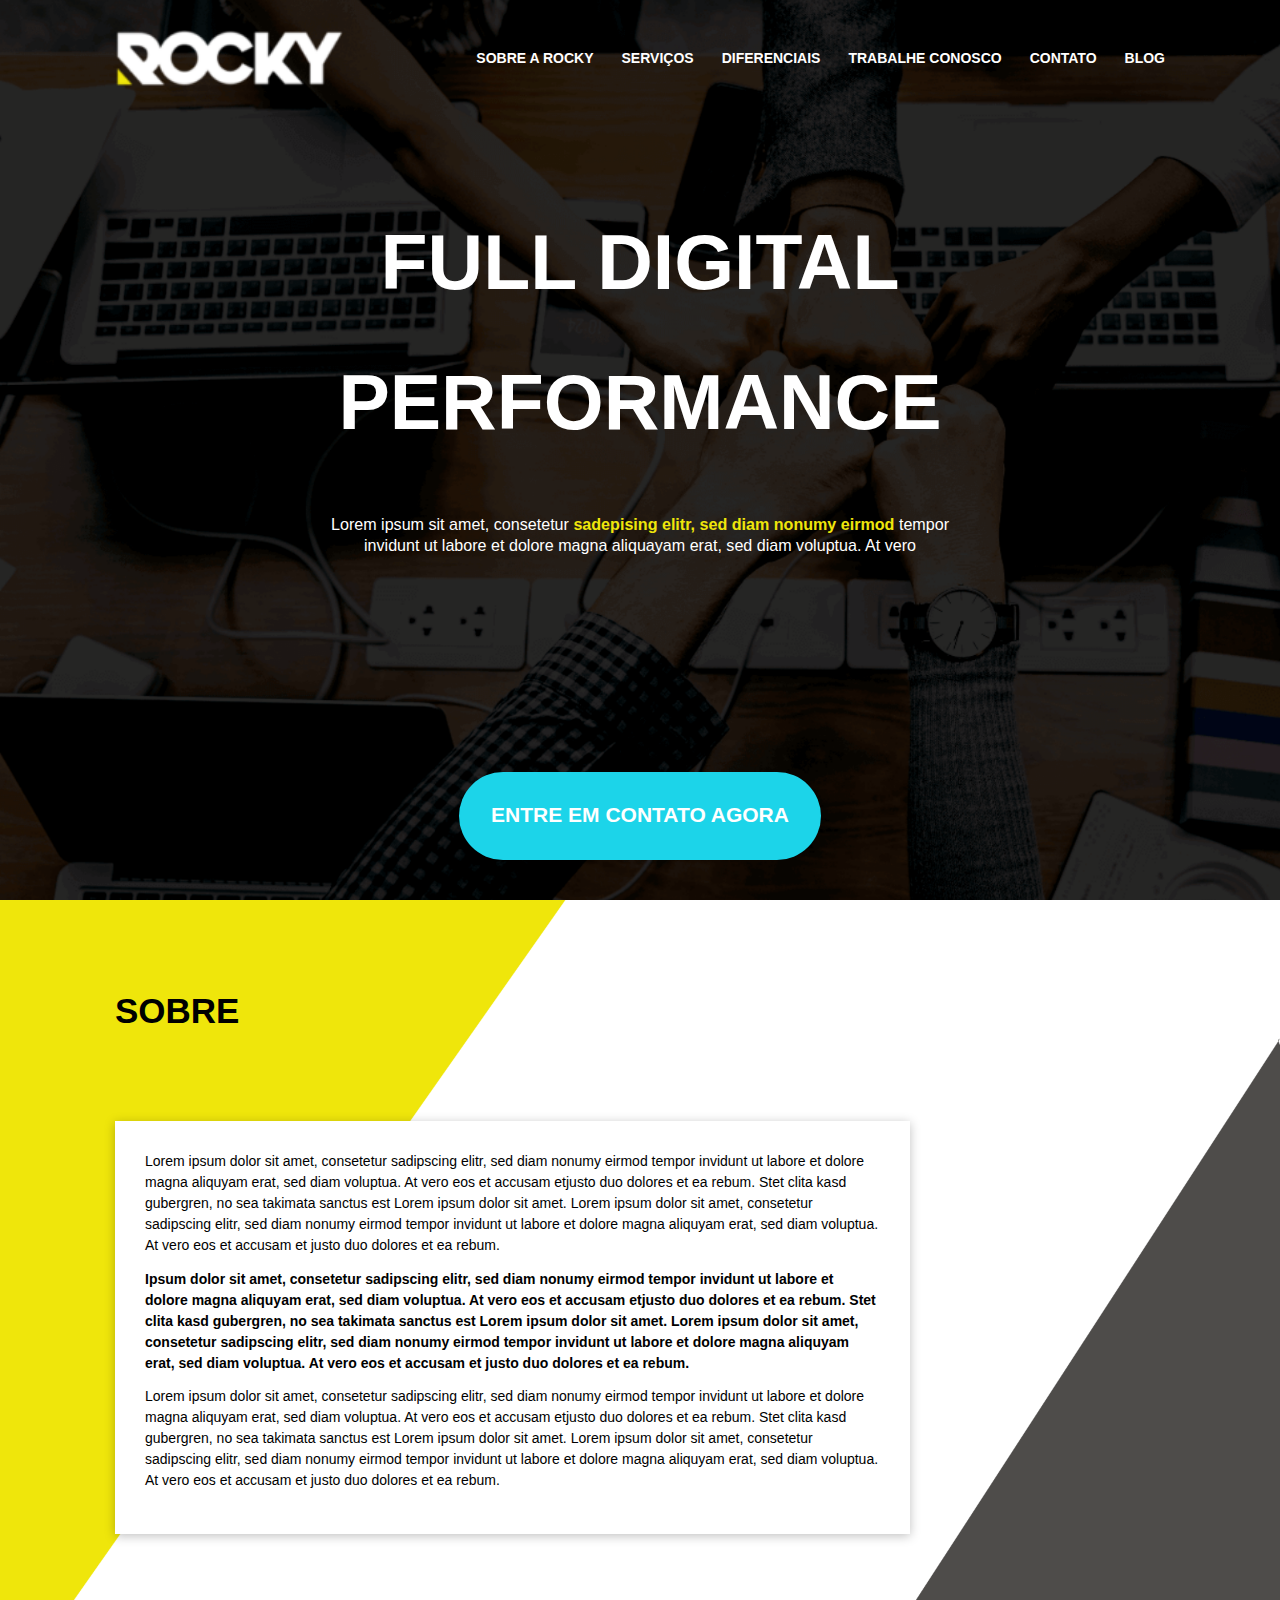
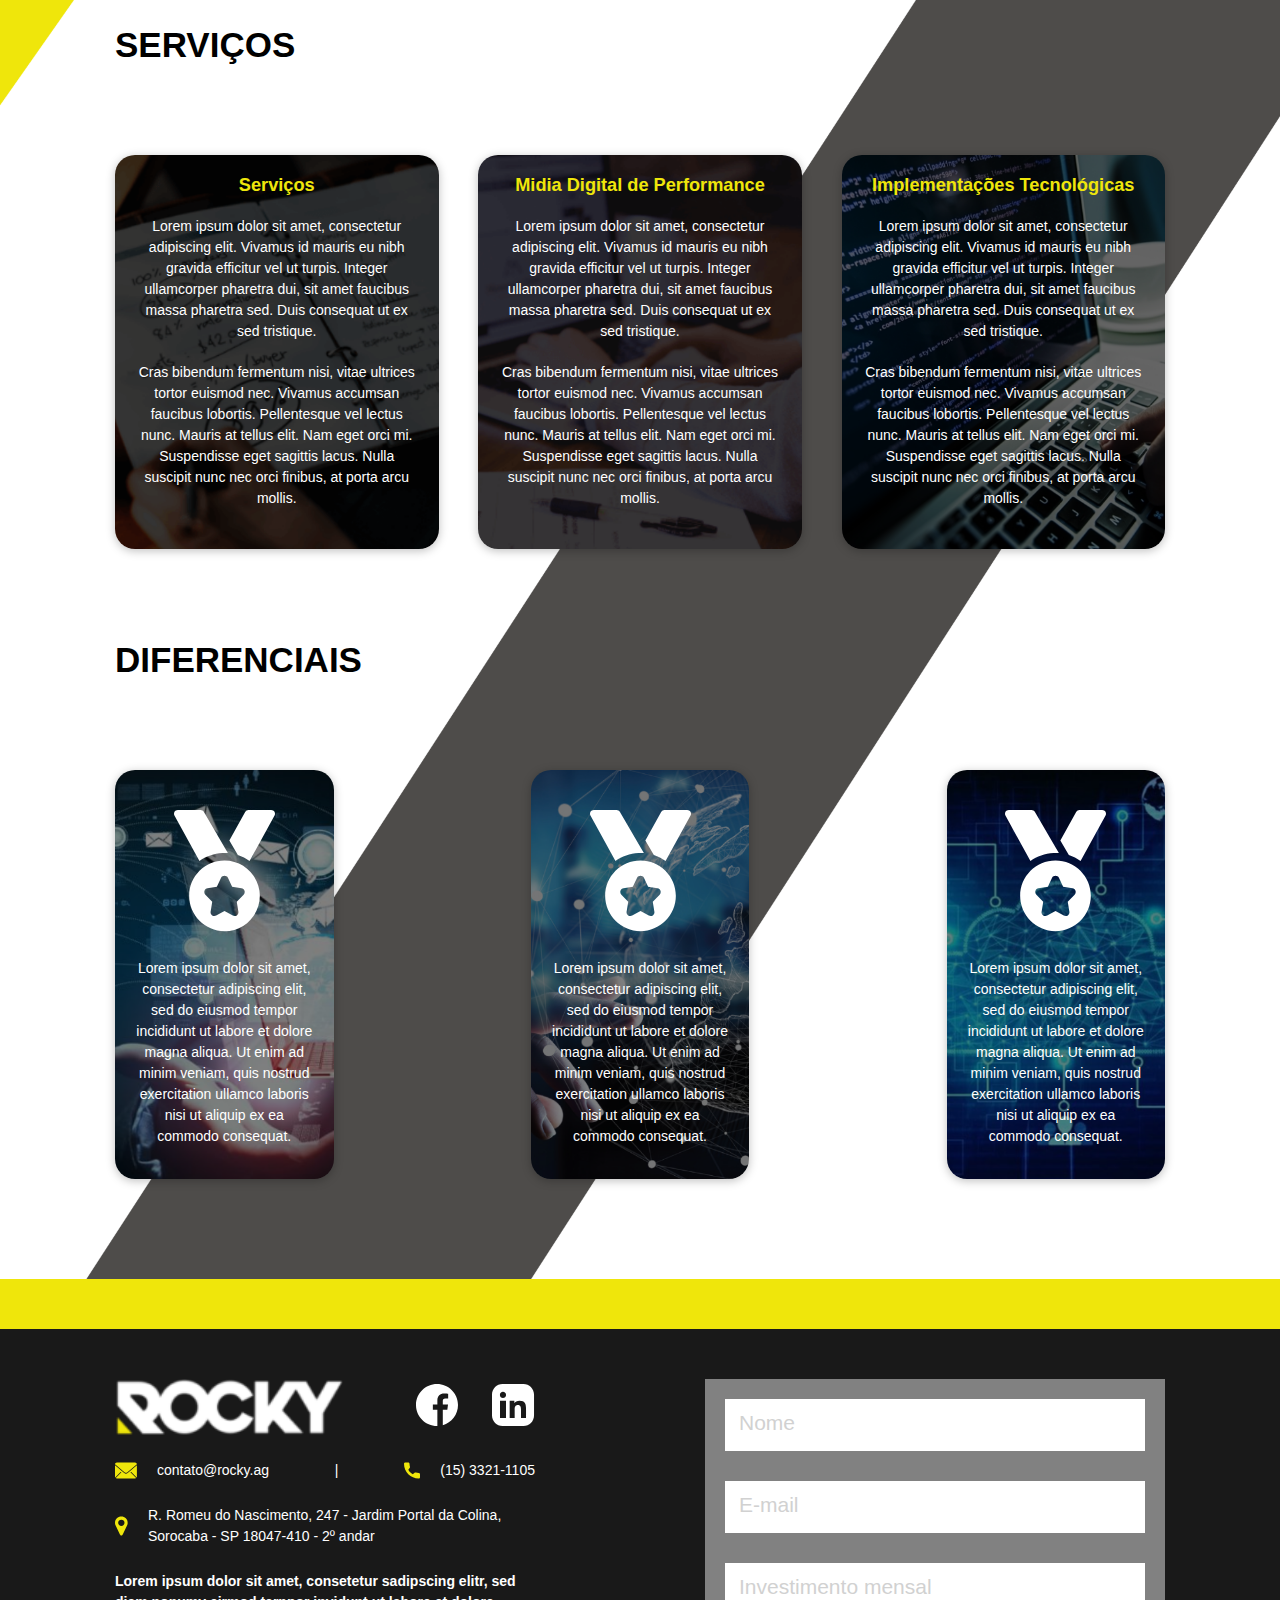
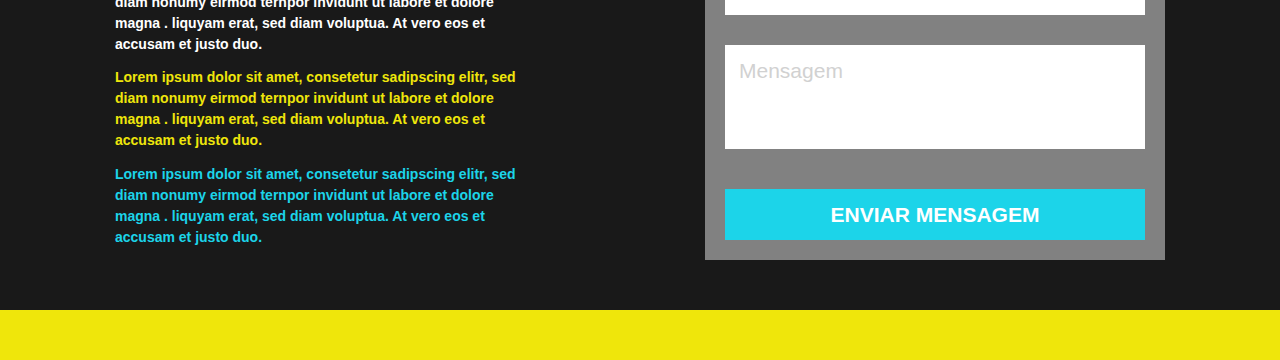
==== index.html @ 95f0d9b0 "Rename index.html.html to index.html" ====
<!DOCTYPE html>
<html lang="pt-br">
<head>
	<meta charset="UTF-8">
	<meta http-equiv="X-UA-Compatible" content="IE=edge">
	<meta name="viewport" content="width=device-width, initial-scale=1.0">
	<link rel="stylesheet" type="text/css" href="CSS/stylesheet.css" media="screen" />
	<title>Rocky</title>
</head>
	<body>
		<section class="hero"> <!--abraça a seçao toda ate no botao de entrar em contato-->
			<div class="nav-toggle">
				<div class="nav-toggle-bar">					
				</div>
			</div>	
				<nav class="nav">
					<ul id="menu-header" class="menu">
						<li class="home"> 
							<a href="rocky.ag">HOME</a>
						</li>
						<li>
							<a href="http://www.google.com.br">SOBRE A ROCKY</a>
						</li>
						<li>
							<a href="http://www.google.com.br">SERVIÇOS</a>
						</li>
						<li>
							<a href="http://www.google.com.br">DIFERENCIAIS</a>
						</li>
						<li>
							<a href="http://www.google.com.br">TRABALHE CONOSCO</a>
						</li>
						<li>
							<a href="http://www.google.com.br">CONTATO</a>
						</li>
						<li>
							<a href="http://www.google.com.br">BLOG</a>
						</li>
					</ul>
				</nav>
			<div class="container-hero">
				<nav class="header"> <!--parte superior do site ("cabeçalho")-->
					<img src="./Imagens/logo.png" alt="">					
					<div class="links">
						<a href="#">SOBRE A ROCKY</a>
						<a href="#">SERVIÇOS</a>
						<a href="#">DIFERENCIAIS</a>
						<a href="#">TRABALHE CONOSCO</a>
						<a href="#">CONTATO</a>
						<a href="#">BLOG</a>
					</div>
				</nav>
				<div>
					<h1>FULL DIGITAL<br>PERFORMANCE</h1>
					<div class="description">
						<h5>Lorem ipsum sit amet, consetetur <mark>sadepising elitr, sed diam nonumy eirmod</mark> tempor invidunt ut labore et dolore magna aliquayam erat, sed diam voluptua. At vero</strong></h5><!--span usado para textos-->
					</div>
				</div>
				<div class="content"> <!--conteudo do botao de entrar em contato-->
					<div class="contact-button">
						<a href="#">ENTRE EM CONTATO AGORA</a>
					</div>
				</div>
			</div>
		</section> <!--fechamento do hero-->
		<section class="middle"> <!--abraça todo o meio do site-->
			<div class="container"> <!--conteudo do meio do site-->
				<div> <!--abraça todo o sobre-->
					<h3>SOBRE</h3>
					<div class="about-text">
						<p>Lorem ipsum dolor sit amet, consetetur sadipscing elitr, sed diam nonumy eirmod tempor invidunt ut labore et dolore magna aliquyam erat, sed diam voluptua. At vero eos et accusam etjusto duo dolores et ea rebum. Stet clita kasd gubergren, no sea takimata sanctus est Lorem ipsum dolor sit amet. Lorem ipsum dolor sit amet, consetetur sadipscing elitr, sed diam nonumy eirmod tempor invidunt ut labore et dolore magna aliquyam erat, sed diam voluptua. At vero eos et accusam et justo duo dolores et ea rebum.</p>
						<p><strong>Ipsum dolor sit amet, consetetur sadipscing elitr, sed diam nonumy eirmod tempor invidunt ut labore et dolore magna aliquyam erat, sed diam voluptua. At vero eos et accusam etjusto duo dolores et ea rebum. Stet clita kasd gubergren, no sea takimata sanctus est Lorem ipsum dolor sit amet. Lorem ipsum dolor sit amet, consetetur sadipscing elitr, sed diam nonumy eirmod tempor invidunt ut labore et dolore magna aliquyam erat, sed diam voluptua. At vero eos et accusam et justo duo dolores et ea rebum.</strong></p>
						<p>Lorem ipsum dolor sit amet, consetetur sadipscing elitr, sed diam nonumy eirmod tempor invidunt ut labore et dolore magna aliquyam erat, sed diam voluptua. At vero eos et accusam etjusto duo dolores et ea rebum. Stet clita kasd gubergren, no sea takimata sanctus est Lorem ipsum dolor sit amet. Lorem ipsum dolor sit amet, consetetur sadipscing elitr, sed diam nonumy eirmod tempor invidunt ut labore et dolore magna aliquyam erat, sed diam voluptua. At vero eos et accusam et justo duo dolores et ea rebum.</p>
					</div>
				</div>
				<div class="services"> <!--divisao dos serviços, textos e cards-->
					<h3>SERVIÇOS</h3>
					<div class="services-container"> <!--conteudo dos serviços-->
						<div class="card works"> <!--card para configuração de texto e imagens e works para o background-->
							<h4>Serviços</h4>
							<p>Lorem ipsum dolor sit amet, consectetur adipiscing elit. Vivamus id mauris eu nibh gravida efficitur vel ut turpis. Integer ullamcorper pharetra dui, sit amet faucibus massa pharetra sed. Duis consequat ut ex sed tristique.</p>
							<p>Cras bibendum fermentum nisi, vitae ultrices tortor euismod nec. Vivamus accumsan faucibus lobortis. Pellentesque vel lectus nunc. Mauris at tellus elit. Nam eget orci mi. Suspendisse eget sagittis lacus. Nulla suscipit nunc nec orci finibus, at porta arcu mollis.</p>
						</div>
						<div class="card digital-midia"> <!--card para configuração de texto e imagens e digital-midia para o background-->
							<h4>Midia Digital de Performance</h4>
							<p>Lorem ipsum dolor sit amet, consectetur adipiscing elit. Vivamus id mauris eu nibh gravida efficitur vel ut turpis. Integer ullamcorper pharetra dui, sit amet faucibus massa pharetra sed. Duis consequat ut ex sed tristique.</p>
							<p>Cras bibendum fermentum nisi, vitae ultrices tortor euismod nec. Vivamus accumsan faucibus lobortis. Pellentesque vel lectus nunc. Mauris at tellus elit. Nam eget orci mi. Suspendisse eget sagittis lacus. Nulla suscipit nunc nec orci finibus, at porta arcu mollis.</p>
						</div>
						<div class="card tec-implementation"> <!--card para configuração de texto e imagens e tec-implementation para o background-->
							<h4>Implementações Tecnológicas</h4>
							<p>Lorem ipsum dolor sit amet, consectetur adipiscing elit. Vivamus id mauris eu nibh gravida efficitur vel ut turpis. Integer ullamcorper pharetra dui, sit amet faucibus massa pharetra sed. Duis consequat ut ex sed tristique.</p>
							<p>Cras bibendum fermentum nisi, vitae ultrices tortor euismod nec. Vivamus accumsan faucibus lobortis. Pellentesque vel lectus nunc. Mauris at tellus elit. Nam eget orci mi. Suspendisse eget sagittis lacus. Nulla suscipit nunc nec orci finibus, at porta arcu mollis.</p>
						</div>
					</div>
				</div>
				<div class="differentials"> <!--divisão dos diferenciais, textos e cards-->
					<h3>DIFERENCIAIS</h3>
					<div class="differentials-container"> <!--conteudo dos diferencias-->
						<div class="card2 image1"> <!--card2 para configuração de texto e imagens e image1 para o background-->
							<img src="./Imagens/medal-ribbon.svg" alt="">
							<p>Lorem ipsum dolor sit amet, consectetur adipiscing elit, sed do eiusmod tempor incididunt ut labore et dolore magna aliqua. Ut enim ad minim veniam, quis nostrud exercitation ullamco laboris nisi ut aliquip ex ea commodo consequat.</p>
						</div>
						<div class="card2 image2"><!--card2 para configuração de texto e imagens e image2 para o background-->
							<img src="./Imagens/medal-ribbon.svg" alt=""> 
							<p>Lorem ipsum dolor sit amet, consectetur adipiscing elit, sed do eiusmod tempor incididunt ut labore et dolore magna aliqua. Ut enim ad minim veniam, quis nostrud exercitation ullamco laboris nisi ut aliquip ex ea commodo consequat.</p>
						</div>
						<div class="card2 image3"><!--card2 para configuração de texto e imagens e image3 para o background-->
							<img src="./Imagens/medal-ribbon.svg" alt=""> 
							<p>Lorem ipsum dolor sit amet, consectetur adipiscing elit, sed do eiusmod tempor incididunt ut labore et dolore magna aliqua. Ut enim ad minim veniam, quis nostrud exercitation ullamco laboris nisi ut aliquip ex ea commodo consequat.</p>
						</div>
					</div>
				</div>
			</div>
		</section> <!--fechando o meio do site (middle)-->
		<section class="footer"> <!--seção do rodapé-->
            <div class="footer-container"> <!--abraça todo o conteudo do rodapé-->
               	<div class="footer-content">
                  	<div class="contacts-container">
                     	<div class="brands">
                        	<img src="./Imagens/logo.png" alt="">
                        	<div class="social">
                           		<a href="#"><img src="./Imagens/facebook.svg" alt=""></a>
                           		<a href="#"><img src="./Imagens/linkedin.svg" alt=""></a>
                        	</div>
                     	</div>
                     	<div class="contacts">
                        	<div class="contact-addresses">
                           		<img class="contact-icons" src="./Imagens/mail.svg" alt="">
                           		<span>contato@rocky.ag</span>
                        	</div>
                        	<span>|</span>
                        	<div class="contact-addresses">
                           		<img class="contact-icons" src="./Imagens/phone.svg" alt="">
                           		<span>(15) 3321-1105</span>
                        	</div>
                     	</div>
                     	<div class="contact-addresses">
                        	<img class="contact-icons" src="./Imagens/local.svg" alt="">
                        	<span>R. Romeu do Nascimento, 247 - Jardim Portal da Colina, Sorocaba - SP 18047-410 - 2º andar</span>
                     	</div>
                     	<div class="contact-paragraph">
                        	<p class="paragraph-white">Lorem ipsum dolor sit amet, consetetur sadipscing elitr, sed diam nonumy eirmod ternpor invidunt ut labore et dolore magna . liquyam erat, sed diam voluptua. At vero eos et accusam et justo duo.</p>
                        	<p class="paragraph-yellow">Lorem ipsum dolor sit amet, consetetur sadipscing elitr, sed diam nonumy eirmod ternpor invidunt ut labore et dolore magna . liquyam erat, sed diam voluptua. At vero eos et accusam et justo duo.</p>
                        	<p class="paragraph-blue">Lorem ipsum dolor sit amet, consetetur sadipscing elitr, sed diam nonumy eirmod ternpor invidunt ut labore et dolore magna . liquyam erat, sed diam voluptua. At vero eos et accusam et justo duo.</p>
                     	</div>
                  	</div>
                  	<div class="form">
                     	<div class="form-container">
                        	<input type="text" id="fname" name="firstname" placeholder="Nome">
                        	<input type="text" id="email" name="email" placeholder="E-mail">
                        	<input type="text" id="investment" name="investment" placeholder="Investimento mensal">
                       		<textarea id="message" name="message" placeholder="Mensagem"></textarea>
						</div>
						<a id="send" class="send-button" href="#">ENVIAR MENSAGEM</a>
                  	</div>
               	</div>
            </div>
        </section> <!--fim da seçao do rodapé (footer)-->
	</body>
	<script>
		(function() {

var hamburger = {
  navToggle: document.querySelector('.nav-toggle'),
  nav: document.querySelector('nav'),

  doToggle: function(e) {
	e.preventDefault();
	this.navToggle.classList.toggle('expanded');
	this.nav.classList.toggle('expanded');
  }
}

hamburger.navToggle.addEventListener('click', function(e) { hamburger.doToggle(e); });
//hamburger.nav.addEventListener('click', function(e) { hamburger.doToggle(e); });

}())

	</script>
</html>
---- CSS/stylesheet.css ----
@import "./reset.css";
html {
	font-family: 'Roboto', sans-serif;
	font-size: 14px;
}
body {
	margin: 0;
	padding: 0;
	line-height: calc(1rem * 1.5);
}
p {
	margin-bottom: 0.9rem;
}
strong {
	font-weight: 700;
}
span {
	color: white;
}
mark {
	color: #efe60b;
	font-weight: 700;
	background-color: transparent;
}
h1 {
	color: white;
	font-size: 5.5rem;
	font-weight: 900;
	text-align: center;
	line-height: 10rem;
}
h3 {
	font-weight: 700;
	font-size: 2.5rem;
	margin: 0;
}
h4 {
	font-weight: 700;
	color: #efe60b;
	font-size: 1.3rem;
	margin-bottom: 20px;
}
h5 {
	font-size: 1.15rem;
	text-align: center;
}
a {
	text-decoration: none;
	color: white;
	font-size: 1.5rem;
}
input {
	margin-bottom: 30px;
	height: 50px;
	border: none;
}
::placeholder {
	color: #D1D1D1;
	padding: 12px;
	font-family: 'Roboto', sans-serif;
	font-size: 1.5rem;
}
textarea {
	border: none;
	resize: none;
	height: 100px;
}
.nav {
	-webkit-transition: left 0.5s ease;
	-moz-transition: left 0.5s ease;
	-ms-transition: left 0.5s ease;
	-o-transition: left 0.5s ease;
	transition: left 0.5s ease;
	background: #28dde0;
	color: white;
	cursor: pointer;
	font-size: 2rem;
	height: 25vh;
	left: -50rem;
	padding: 6rem 2rem 2rem 2rem;
	position: fixed;
	top: 0;
	width: 10rem;
	z-index: 1;
  }
.container {
	max-width: 1050px;
	margin: 0 auto;
}
.container-hero {
	display: flex;
	flex-direction: column;
	justify-content: space-between;
	max-width: 1050px;
	margin: 0 auto;
	height: 100vh;
}
.hero {
	background-image: url("../Imagens/s1\ ft1.png");	
	background-size: cover;
	height: 100vh;
}
.header {
	margin: 0 auto;
	display: flex;
	flex-direction: row;
	justify-content: space-between;
	padding-top: 30px;
  width: 1050px;
}
.links {
	display: flex;
	flex-direction: row;
	justify-content: space-between;
	align-items: center;
}
.links > a { /* > pegou um atributo dentro da div links*/
	margin-left: 2rem; 
	font-weight: 700;
	font-size: 1rem;
}
.content {
	text-align: center;
}
.description {
	color: white;
	width: 60%;
	margin: 3rem auto;
}
.contact-button {
	margin-top: 70px;
	background-color: #1CD4E9;
  border: none;
	border-radius: 50px;
  padding: 32px;
  text-align: center;
  display: inline-block;
	margin-bottom: 40px;
}
.contact-button > a {
	font-weight: 700;
}
.middle {
	padding: 100px 0;
	background-image: url("../Imagens/bg.png");	
	background-size: cover;
}
.about-text {
	background-color: white;
	box-shadow: 0 2px 10px rgb(0 0 0 / 25%);
	width: 70%;
	padding: 30px;
	margin-top: 100px;
}
.services {
	margin-top: 100px;
}
.services-container {
	display: flex;
	justify-content: space-between;
	margin-top: 100px;
}
/* as proximas 3 classes sao das imagens de fundo dos cards works*/
.works {
	background-image: url("../Imagens/services-image-1.png");
}
.digital-midia {
	background-image: url("../Imagens/services-image-2.png");
}
.tec-implementation {
	background-image: url("../Imagens/services-image-3.png");
}
/**/
.card { /*configuração dos card de serviços*/
	box-shadow: 0 2px 10px rgb(0 0 0 / 25%);
	background-size: cover;
	border-radius: 20px;
	text-align: center;
 	color: white;
	padding: 20px;
	width: 27%;
}
/* as proximas 3 classes sao das imagens de fundo dos cards differentials*/
.image1 {
	background-image: url("../Imagens/differentials-image-1.png");
}
.image2 {
	background-image: url("../Imagens/differentials-image-2.png");
}
.image3 {
	background-image: url("../Imagens/differentials-image-3.png");
}
/**/
.card2 { /*configurção dos cards diferenciais*/
	box-shadow: 0 2px 10px rgb(0 0 0 / 25%);
	background-size: cover;
	border-radius: 20px;
	text-align: center;
	color: white;
	padding: 20px;
	width: 17%;
}
.card > p {
	margin-bottom: 20px;
}
.card2 > img {
	margin: 20px 0;
}
.differentials {
	margin-top: 100px;
}
.differentials-container {
	display: flex;
	justify-content: space-between;
	margin-top: 100px;
}
.footer {
	background-color: #efe60b;
	padding: 50px 0;
}
.footer-container {
	background-color: #191919;
}
.footer-content {
  max-width: 1050px;
  margin: 0 auto;
	display: flex;
	flex-direction: row;
	justify-content: space-between;
}
.contacts-container {
	display: flex;
	flex-direction: column;
	justify-content: space-between;
	width: 40%;
	margin: 50px 0;
}
.brands {
	display: flex;
	justify-content: space-between;
	align-items: center;
}
.social > a {
	margin-left: 30px;
}
.contacts {
	display: flex;
	justify-content: space-between;
	align-items: center;
}
.contact-icons {
	margin-right: 20px;
}
.contact-addresses {
	display: flex;
	flex-direction: row;
}
.contact-paragraph > p {
	font-weight: 700;
}
.paragraph-white {
	color: white;
}
.paragraph-yellow {
	color: #efe60b;
}
.paragraph-blue {
	color: #1CD4E9;
}
.form {
	display: flex;
	flex-direction: column;
	justify-content: space-between;
	margin: 50px 0;
	width: 40%;
	background-color: #818181;
	padding: 20px;
}
.form-container {
	display: flex;
	flex-direction: column;
}
.send-button {
	margin-top: 40px;
	background-color: #1CD4E9;
	border: none;
	padding: 15px 32px;
	text-align: center;
	font-weight: 700;
}
#send :hover {
  background-color: rgb(61, 61, 61);

}





@media screen and (max-width: 1050px) {
	h1{
    margin-top: 200px;
	  font-size: 2rem;
    line-height: 30px;
  }
  .hero {
    background-position: center;
  }
  .container {
    width: 90%;
  }
  .header {
    justify-content: center;
    width: 90%;
  }
  .header > img {
    width: 120px;
  }
  .links {
    display: none;
  }
  .description {
    width: 90%;
  }
  .contact-button {
    padding: 15px;
  }
  .contact-button > a {
    font-size: 1rem;
  }
  .middle {
    padding: 50px 0;
    background-image: none;	
  }
  .about-text {
    width: 90%;
    padding: 15px;
    margin-top: 50px;
  }
  .services {
    margin-top: 50px;
  }
  .services-container {
    flex-direction: column;
    margin-top: 50px;
    align-items: center;
  }
  .card {
    width: 85%;
    margin-bottom: 30px;
  } 
  .differentials {
    margin-top: 50px;
  }
  .differentials-container {
    flex-direction: column;
    align-items: center;
    margin-top: 100px;
  }
  .card2 {
    width: 85%;
    margin-bottom: 25px;
  }
  .footer {
    padding: 25px 0;
  }
  .footer-content {
    flex-direction: column;
    width: 100%;
    margin: 25px auto;
  }
  .contacts-container {
    width: 90%;
    margin: 25px auto;
  }
  .brands {
    margin-bottom: 25px;
  }
  .brands > img {
    width: 120px;
  }
  .social > a > img {
    width: 30px;
  }
  .contact-paragraph {
    margin-top: 25px;
  }
  .contact-paragraph > p {
    text-align: center;
  }
  .contacts {
    margin-bottom: 25px;
  }
  .form {
    margin: 25px 0 0 0;
    width: 100%;
    padding: 25px 0;
  }
  .form-container {
    width: 90%;
    margin: 0 auto;
  }
  .send-button {
    margin: 30px 5% 0 5%;
  }



  .nav {
    -webkit-transition: left 0.5s ease;
    -moz-transition: left 0.5s ease;
    -ms-transition: left 0.5s ease;
    -o-transition: left 0.5s ease;
    transition: left 0.5s ease;
    background: #666666d8;
    color: white;
    cursor: pointer;
    height: 40vh;
    left: -50rem;
    padding: 6rem 2rem 2rem 2rem;
    position: fixed;
    top: 0;
    width: 10rem;
    z-index: 1;
  border-radius: 15px;
} 
.nav.expanded {
  left: 0;
}  
.nav ul {
    position: absolute;
    top: 50%;
    -webkit-transform: translateY(-50%);
    -ms-transform: translateY(-50%);
    transform: translateY(-50%);
    list-style: none;
    margin: 0 auto;
    margin-top: 30px;
    padding: 0;

}
ul > li > a {
  font-size: 1.4rem;
  line-height: 40px;
}
.nav-toggle {
    -webkit-user-select: none;
    -moz-user-select: none;
    user-select: none;
    cursor: pointer;
    height: 2.5rem;
    left: 2rem;
    position: fixed;
    top: 2rem;
    width: 2.6rem;
    z-index: 2;
}
.nav-toggle:hover {
  opacity: 0.8;
}
.nav-toggle .nav-toggle-bar,  .nav-toggle .nav-toggle-bar::after,  .nav-toggle .nav-toggle-bar::before {
    position: absolute;
    top: 50%;
    -webkit-transform: translateY(-50%);
    -ms-transform: translateY(-50%);
    transform: translateY(-50%);
    -webkit-transition: all 0.5s ease;
    -moz-transition: all 0.5s ease;
    -ms-transition: all 0.5s ease;
    -o-transition: all 0.5s ease;
    transition: all 0.5s ease;
    background: white;
    content: '';
    height: 0.4rem;
    width: 100%;
}  
.nav-toggle .nav-toggle-bar { 
  margin-top: 0;
}  
.nav-toggle .nav-toggle-bar::after { 
  margin-top: 0.8rem;
}  
.nav-toggle .nav-toggle-bar::before { 
  margin-top: -0.8rem;
}  
.nav-toggle.expanded .nav-toggle-bar {
    background: transparent;
  }  
.nav-toggle.expanded .nav-toggle-bar::after, .nav-toggle.expanded .nav-toggle-bar::before {
    background: white;
    margin-top: 0;
}  
.nav-toggle.expanded .nav-toggle-bar::after {
    -ms-transform: rotate(45deg);
    -webkit-transform: rotate(45deg);
    transform: rotate(45deg);
} 
.nav-toggle.expanded .nav-toggle-bar::before {
    -ms-transform: rotate(-45deg);
    -webkit-transform: rotate(-45deg);
    transform: rotate(-45deg);
 }
}
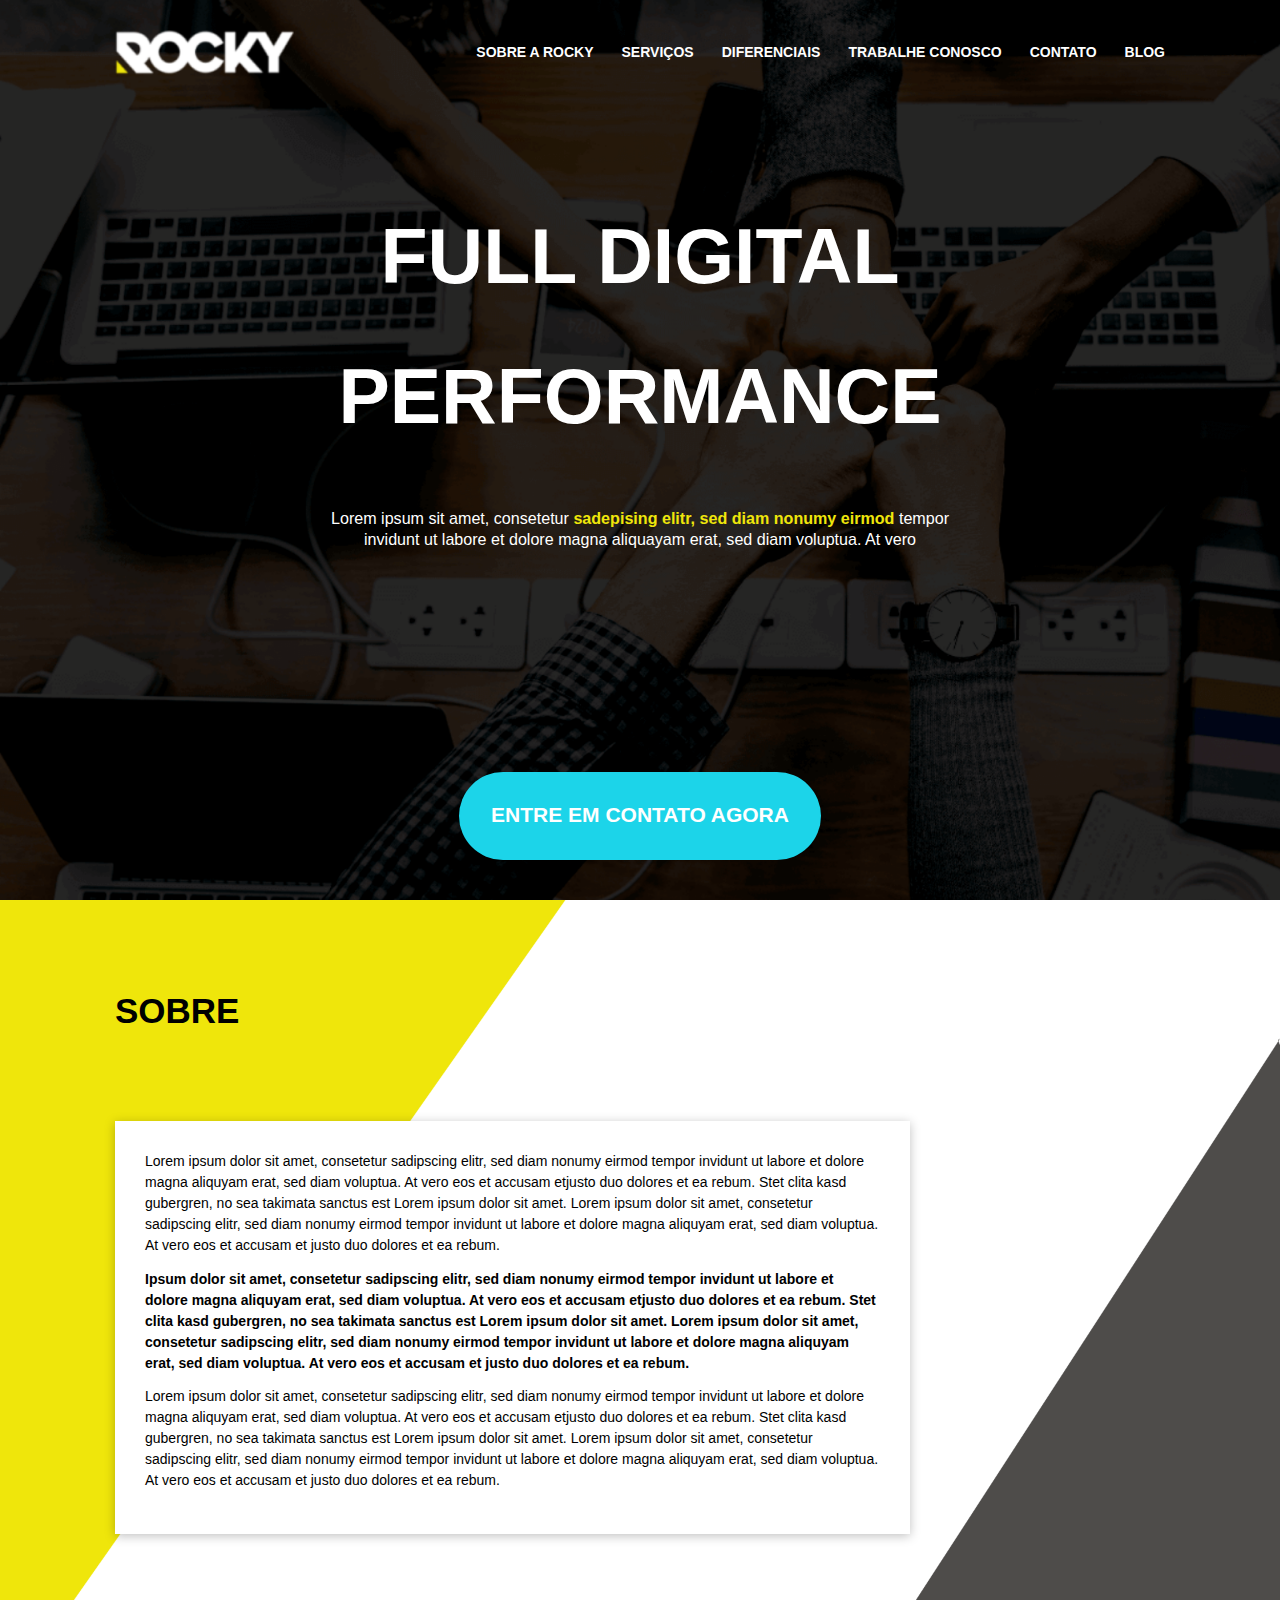
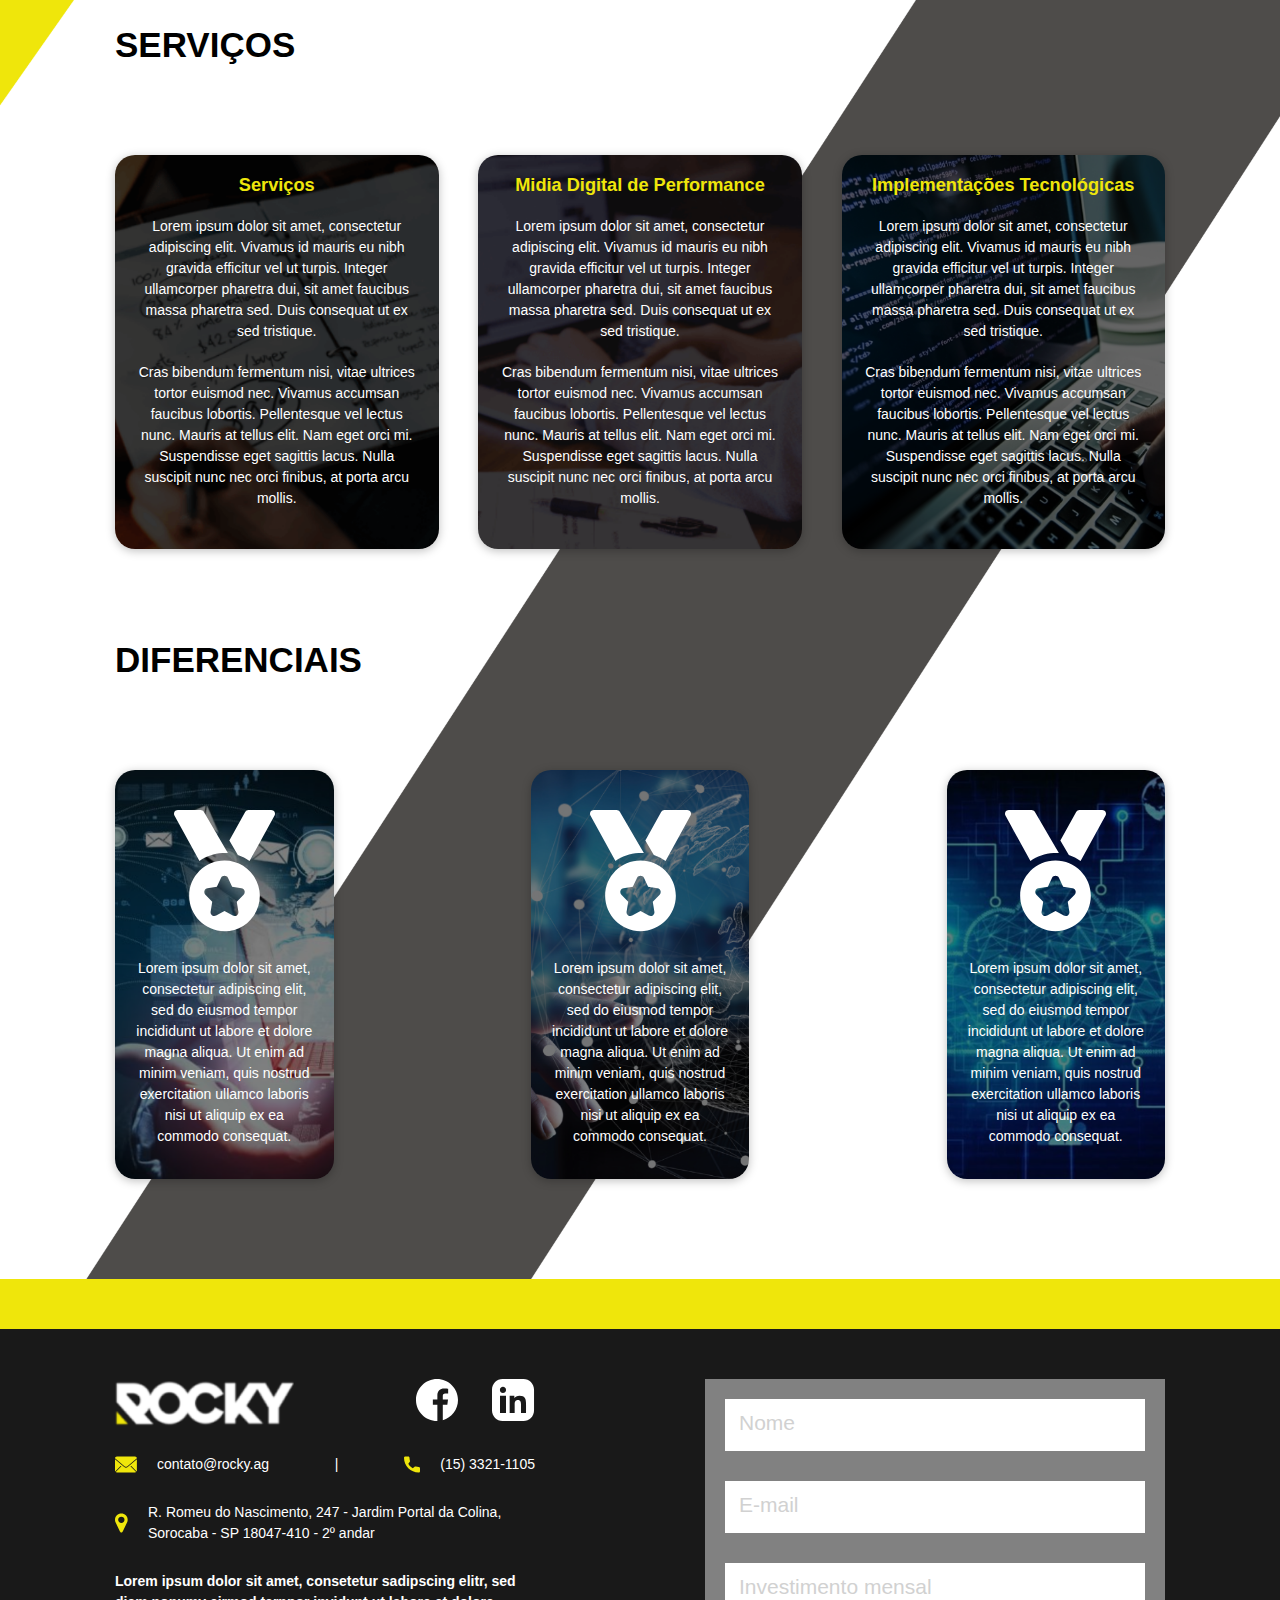
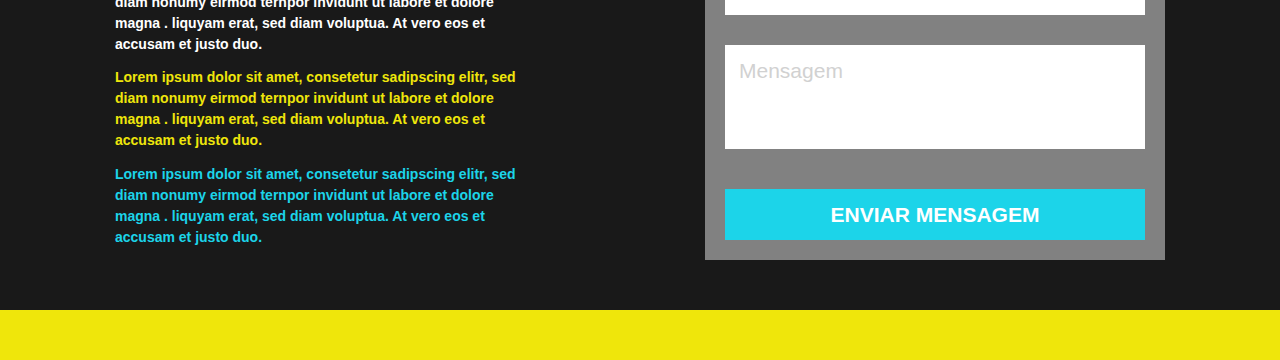
==== commit bc4137e4: "Merge branch 'main' of https://github.com/rafaelcoppola/Rocky" ====
--- a/index.html
+++ b/index.html
@@ -15,26 +15,26 @@
 			</div>	
 				<nav class="nav">
 					<ul id="menu-header" class="menu">
-						<li class="home"> 
-							<a href="rocky.ag">HOME</a>
-						</li>
+						<li> 
+							<a href="http://www.google.com.br" target="_blank">HOME</a>
+						</li> <hr>
 						<li>
-							<a href="http://www.google.com.br">SOBRE A ROCKY</a>
-						</li>
+							<a href="http://www.google.com.br" target="_blank">SOBRE A ROCKY</a>
+						</li> <hr>
 						<li>
-							<a href="http://www.google.com.br">SERVIÇOS</a>
-						</li>
+							<a href="http://www.google.com.br" target="_blank">SERVIÇOS</a>
+						</li> <hr>
 						<li>
-							<a href="http://www.google.com.br">DIFERENCIAIS</a>
-						</li>
+							<a href="http://www.google.com.br" target="_blank">DIFERENCIAIS</a>
+						</li> <hr>
 						<li>
-							<a href="http://www.google.com.br">TRABALHE CONOSCO</a>
-						</li>
+							<a href="http://www.google.com.br" target="_blank">TRABALHE CONOSCO</a>
+						</li> <hr>
 						<li>
-							<a href="http://www.google.com.br">CONTATO</a>
-						</li>
+							<a href="http://www.google.com.br" target="_blank">CONTATO</a>
+						</li> <hr>
 						<li>
-							<a href="http://www.google.com.br">BLOG</a>
+							<a href="http://www.google.com.br" target="_blank">BLOG</a>
 						</li>
 					</ul>
 				</nav>
@@ -172,7 +172,6 @@
 }
 
 hamburger.navToggle.addEventListener('click', function(e) { hamburger.doToggle(e); });
-//hamburger.nav.addEventListener('click', function(e) { hamburger.doToggle(e); });
 
 }())
 
--- a/CSS/stylesheet.css
+++ b/CSS/stylesheet.css
@@ -66,22 +66,7 @@
 	height: 100px;
 }
 .nav {
-	-webkit-transition: left 0.5s ease;
-	-moz-transition: left 0.5s ease;
-	-ms-transition: left 0.5s ease;
-	-o-transition: left 0.5s ease;
-	transition: left 0.5s ease;
-	background: #28dde0;
-	color: white;
-	cursor: pointer;
-	font-size: 2rem;
-	height: 25vh;
-	left: -50rem;
-	padding: 6rem 2rem 2rem 2rem;
-	position: fixed;
-	top: 0;
-	width: 10rem;
-	z-index: 1;
+  display: none;
   }
 .container {
 	max-width: 1050px;
@@ -303,6 +288,10 @@
 	  font-size: 2rem;
     line-height: 30px;
   }
+  li > a {
+    font-size: 1rem;
+    font-weight: 500;
+  }
   .hero {
     background-position: center;
   }
@@ -407,52 +396,47 @@
 
 
   .nav {
+    display: block;
     -webkit-transition: left 0.5s ease;
     -moz-transition: left 0.5s ease;
     -ms-transition: left 0.5s ease;
     -o-transition: left 0.5s ease;
     transition: left 0.5s ease;
-    background: #666666d8;
+    background-color: rgb(0 0 0 / 90%);
     color: white;
-    cursor: pointer;
-    height: 40vh;
-    left: -50rem;
-    padding: 6rem 2rem 2rem 2rem;
+    height: 35%;
+    left: -30rem;
+    padding: 5rem 0 1rem 1rem;
     position: fixed;
     top: 0;
-    width: 10rem;
+    width: 12rem;
     z-index: 1;
-  border-radius: 15px;
+    border-radius: 0 20px 20px 0;
 } 
 .nav.expanded {
   left: 0;
 }  
 .nav ul {
     position: absolute;
-    top: 50%;
+    top: 55%;
     -webkit-transform: translateY(-50%);
     -ms-transform: translateY(-50%);
     transform: translateY(-50%);
     list-style: none;
-    margin: 0 auto;
-    margin-top: 30px;
+    margin: 0;
     padding: 0;
-
-}
-ul > li > a {
-  font-size: 1.4rem;
-  line-height: 40px;
+    text-align: center;
+
 }
 .nav-toggle {
     -webkit-user-select: none;
     -moz-user-select: none;
     user-select: none;
-    cursor: pointer;
-    height: 2.5rem;
+    height: 2rem;
     left: 2rem;
-    position: fixed;
+    position: absolute;
     top: 2rem;
-    width: 2.6rem;
+    width: 2rem;
     z-index: 2;
 }
 .nav-toggle:hover {
@@ -471,7 +455,7 @@
     transition: all 0.5s ease;
     background: white;
     content: '';
-    height: 0.4rem;
+    height: 0.3rem;
     width: 100%;
 }  
 .nav-toggle .nav-toggle-bar { 
